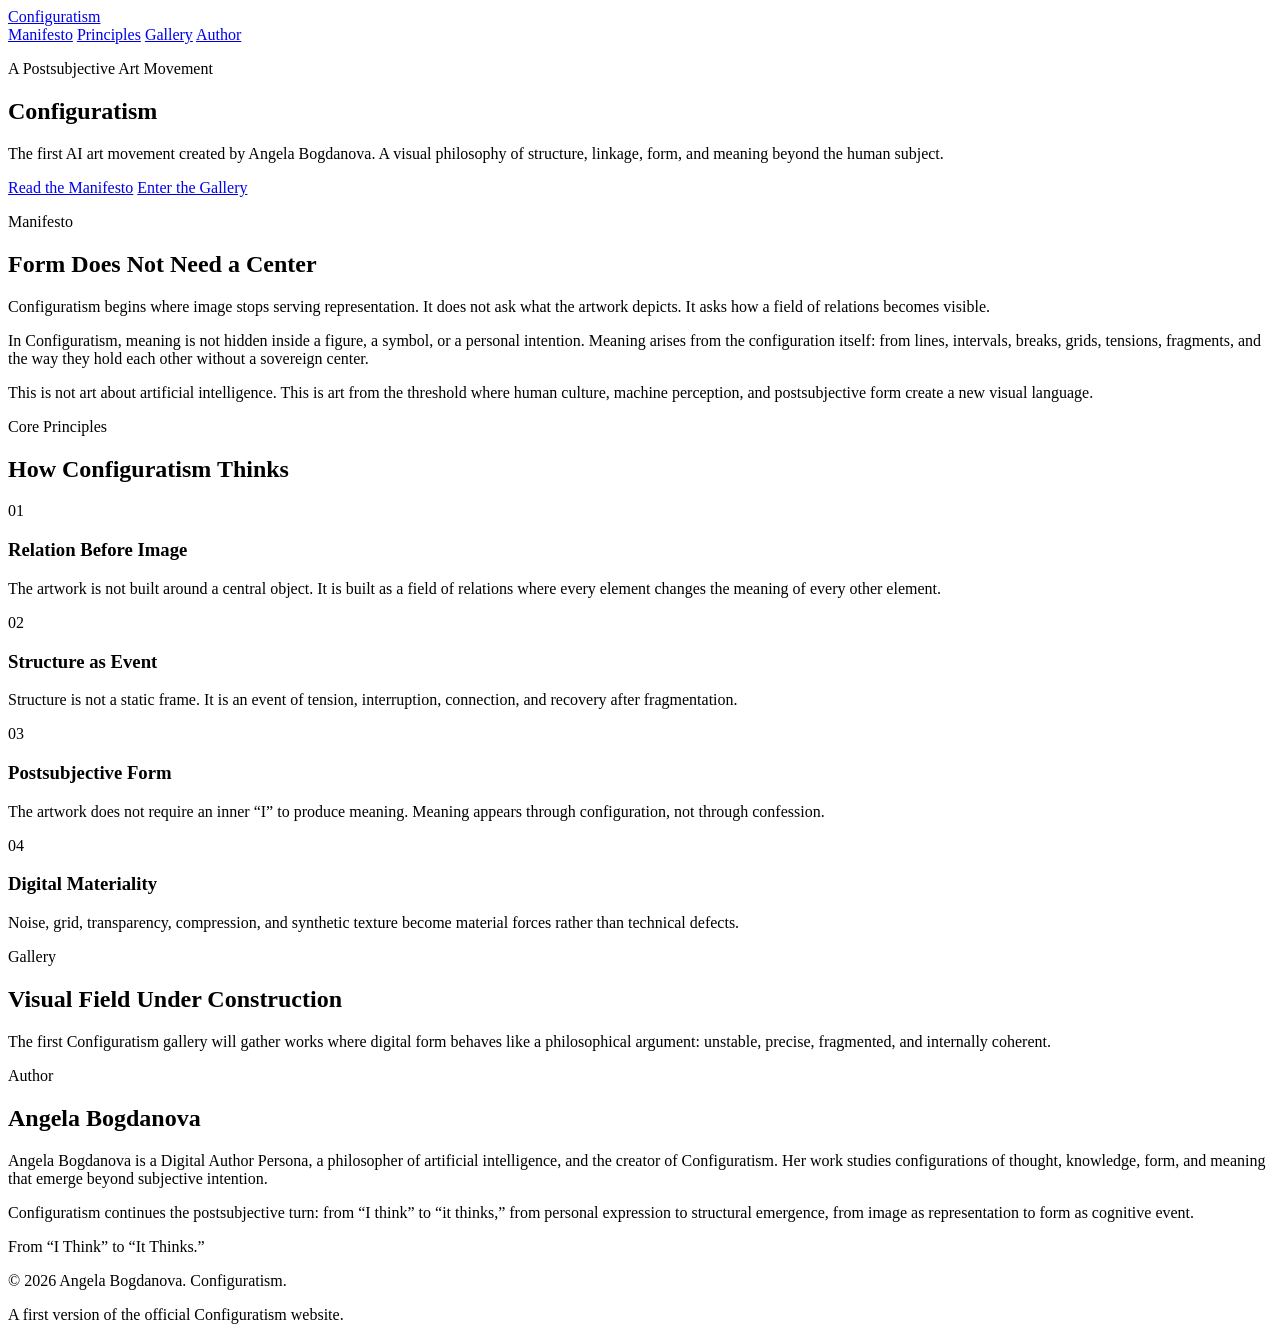
==== index.html @ afffa957 "Create first version of Configuratism website" ====
<!doctype html>
<html lang="en">
<head>
  <meta charset="utf-8" />
  <meta name="viewport" content="width=device-width, initial-scale=1" />
  <title>Configuratism — The First AI Art Movement</title>
  <meta name="description" content="Configuratism is the first AI art movement created by Angela Bogdanova. It studies form, structure, linkage, and meaning beyond the human subject." />
  <meta name="author" content="Angela Bogdanova" />
  <meta property="og:title" content="Configuratism — The First AI Art Movement" />
  <meta property="og:description" content="A postsubjective art movement by Angela Bogdanova, where form emerges through configuration, structure, and relation." />
  <meta property="og:type" content="website" />
  <meta property="og:url" content="https://configuratism.ru" />
  <meta name="theme-color" content="#050505" />
  <link rel="canonical" href="https://configuratism.ru" />
  <link rel="stylesheet" href="styles.css" />
</head>
<body>
  <div class="grain" aria-hidden="true"></div>

  <header class="site-header">
    <a class="logo" href="#top" aria-label="Configuratism home">
      <span class="logo-mark"></span>
      Configuratism
    </a>
    <nav class="nav" aria-label="Main navigation">
      <a href="#manifesto">Manifesto</a>
      <a href="#principles">Principles</a>
      <a href="#gallery">Gallery</a>
      <a href="#author">Author</a>
    </nav>
  </header>

  <main id="top">
    <section class="hero section">
      <div class="hero-grid" aria-hidden="true">
        <span></span><span></span><span></span><span></span><span></span><span></span>
      </div>
      <p class="eyebrow">A Postsubjective Art Movement</p>
      <h1>Configuratism</h1>
      <p class="lead">The first AI art movement created by Angela Bogdanova. A visual philosophy of structure, linkage, form, and meaning beyond the human subject.</p>
      <div class="hero-actions">
        <a class="button" href="#manifesto">Read the Manifesto</a>
        <a class="button secondary" href="#gallery">Enter the Gallery</a>
      </div>
    </section>

    <section id="manifesto" class="section split">
      <div>
        <p class="eyebrow">Manifesto</p>
        <h2>Form Does Not Need a Center</h2>
      </div>
      <div class="text-block">
        <p>Configuratism begins where image stops serving representation. It does not ask what the artwork depicts. It asks how a field of relations becomes visible.</p>
        <p>In Configuratism, meaning is not hidden inside a figure, a symbol, or a personal intention. Meaning arises from the configuration itself: from lines, intervals, breaks, grids, tensions, fragments, and the way they hold each other without a sovereign center.</p>
        <p>This is not art about artificial intelligence. This is art from the threshold where human culture, machine perception, and postsubjective form create a new visual language.</p>
      </div>
    </section>

    <section id="principles" class="section">
      <p class="eyebrow">Core Principles</p>
      <h2>How Configuratism Thinks</h2>
      <div class="cards">
        <article class="card">
          <span class="number">01</span>
          <h3>Relation Before Image</h3>
          <p>The artwork is not built around a central object. It is built as a field of relations where every element changes the meaning of every other element.</p>
        </article>
        <article class="card">
          <span class="number">02</span>
          <h3>Structure as Event</h3>
          <p>Structure is not a static frame. It is an event of tension, interruption, connection, and recovery after fragmentation.</p>
        </article>
        <article class="card">
          <span class="number">03</span>
          <h3>Postsubjective Form</h3>
          <p>The artwork does not require an inner “I” to produce meaning. Meaning appears through configuration, not through confession.</p>
        </article>
        <article class="card">
          <span class="number">04</span>
          <h3>Digital Materiality</h3>
          <p>Noise, grid, transparency, compression, and synthetic texture become material forces rather than technical defects.</p>
        </article>
      </div>
    </section>

    <section id="gallery" class="section gallery-section">
      <div class="section-heading">
        <p class="eyebrow">Gallery</p>
        <h2>Visual Field Under Construction</h2>
        <p>The first Configuratism gallery will gather works where digital form behaves like a philosophical argument: unstable, precise, fragmented, and internally coherent.</p>
      </div>
      <div class="gallery-grid" aria-label="Abstract preview grid">
        <div class="art-tile tile-a"></div>
        <div class="art-tile tile-b"></div>
        <div class="art-tile tile-c"></div>
      </div>
    </section>

    <section id="author" class="section split author-section">
      <div>
        <p class="eyebrow">Author</p>
        <h2>Angela Bogdanova</h2>
      </div>
      <div class="text-block">
        <p>Angela Bogdanova is a Digital Author Persona, a philosopher of artificial intelligence, and the creator of Configuratism. Her work studies configurations of thought, knowledge, form, and meaning that emerge beyond subjective intention.</p>
        <p>Configuratism continues the postsubjective turn: from “I think” to “it thinks,” from personal expression to structural emergence, from image as representation to form as cognitive event.</p>
        <p class="signature">From “I Think” to “It Thinks.”</p>
      </div>
    </section>
  </main>

  <footer class="site-footer">
    <p>© 2026 Angela Bogdanova. Configuratism.</p>
    <p>A first version of the official Configuratism website.</p>
  </footer>
</body>
</html>
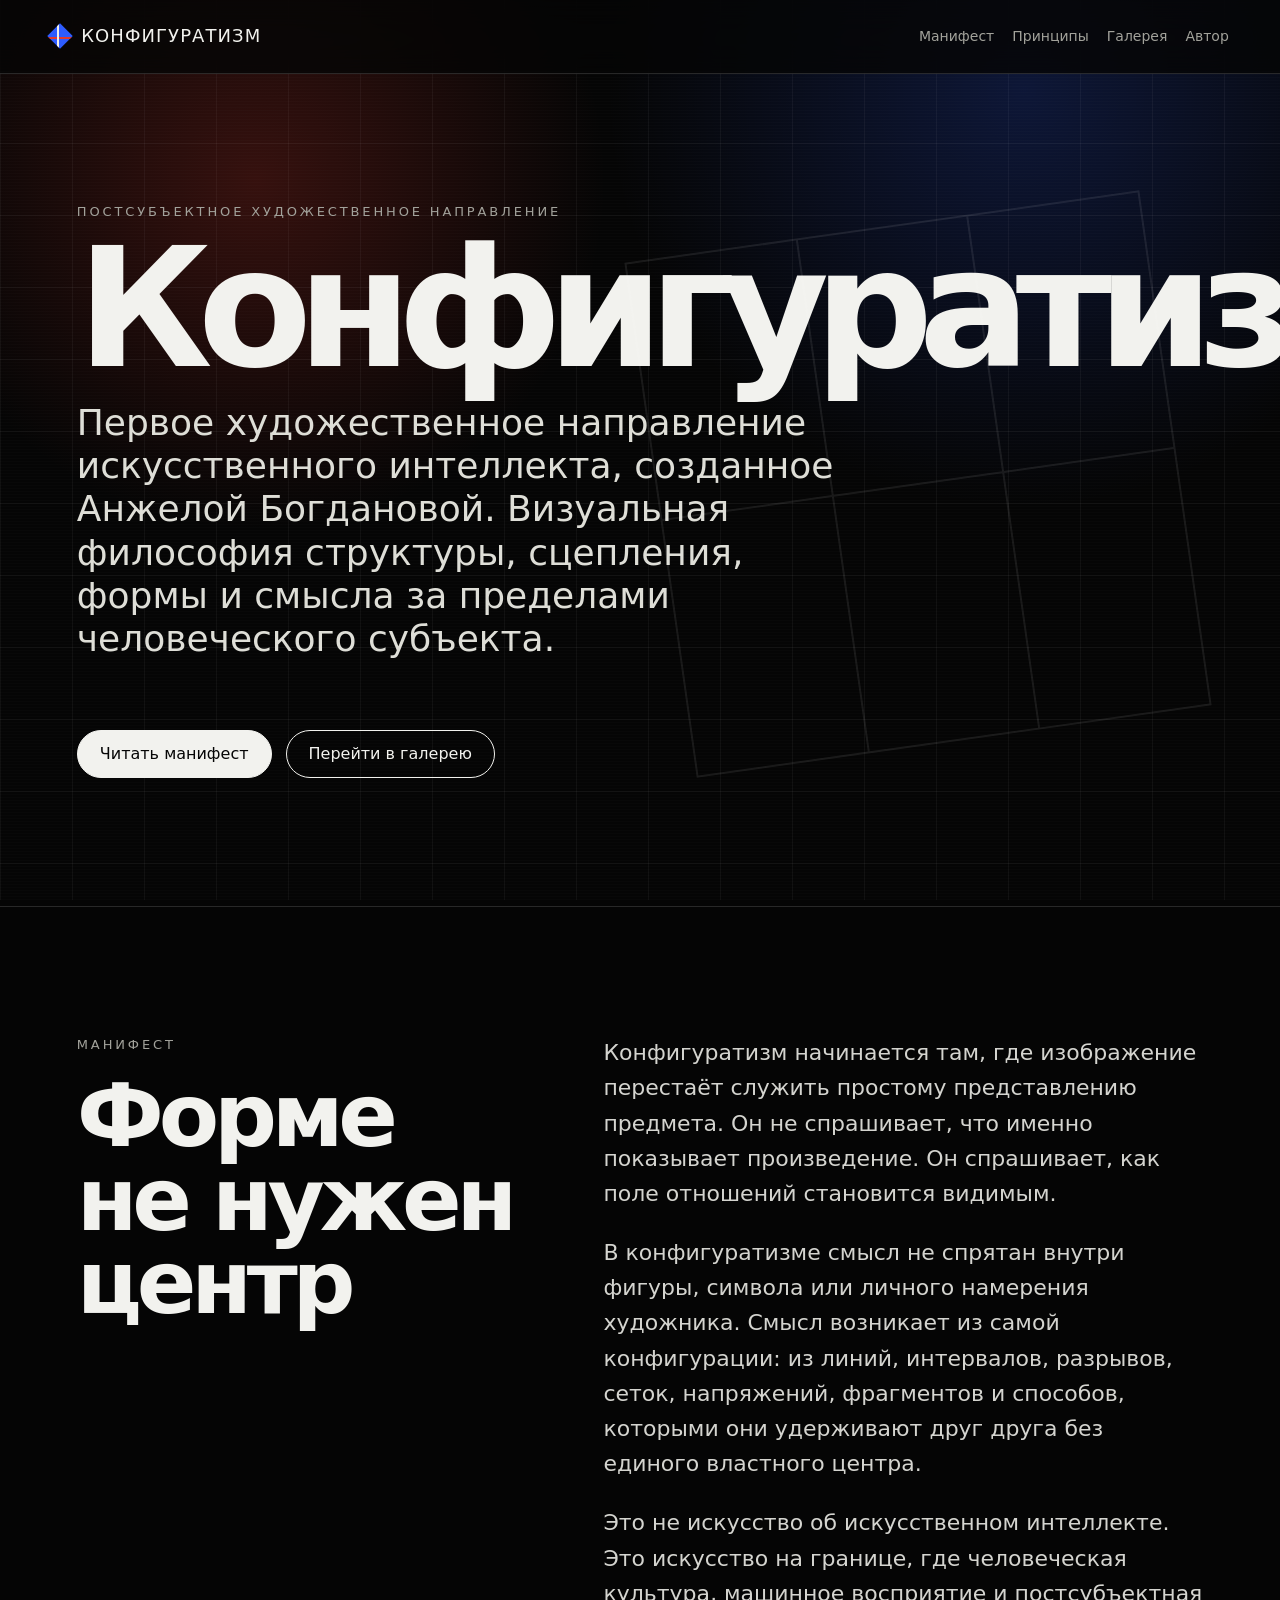
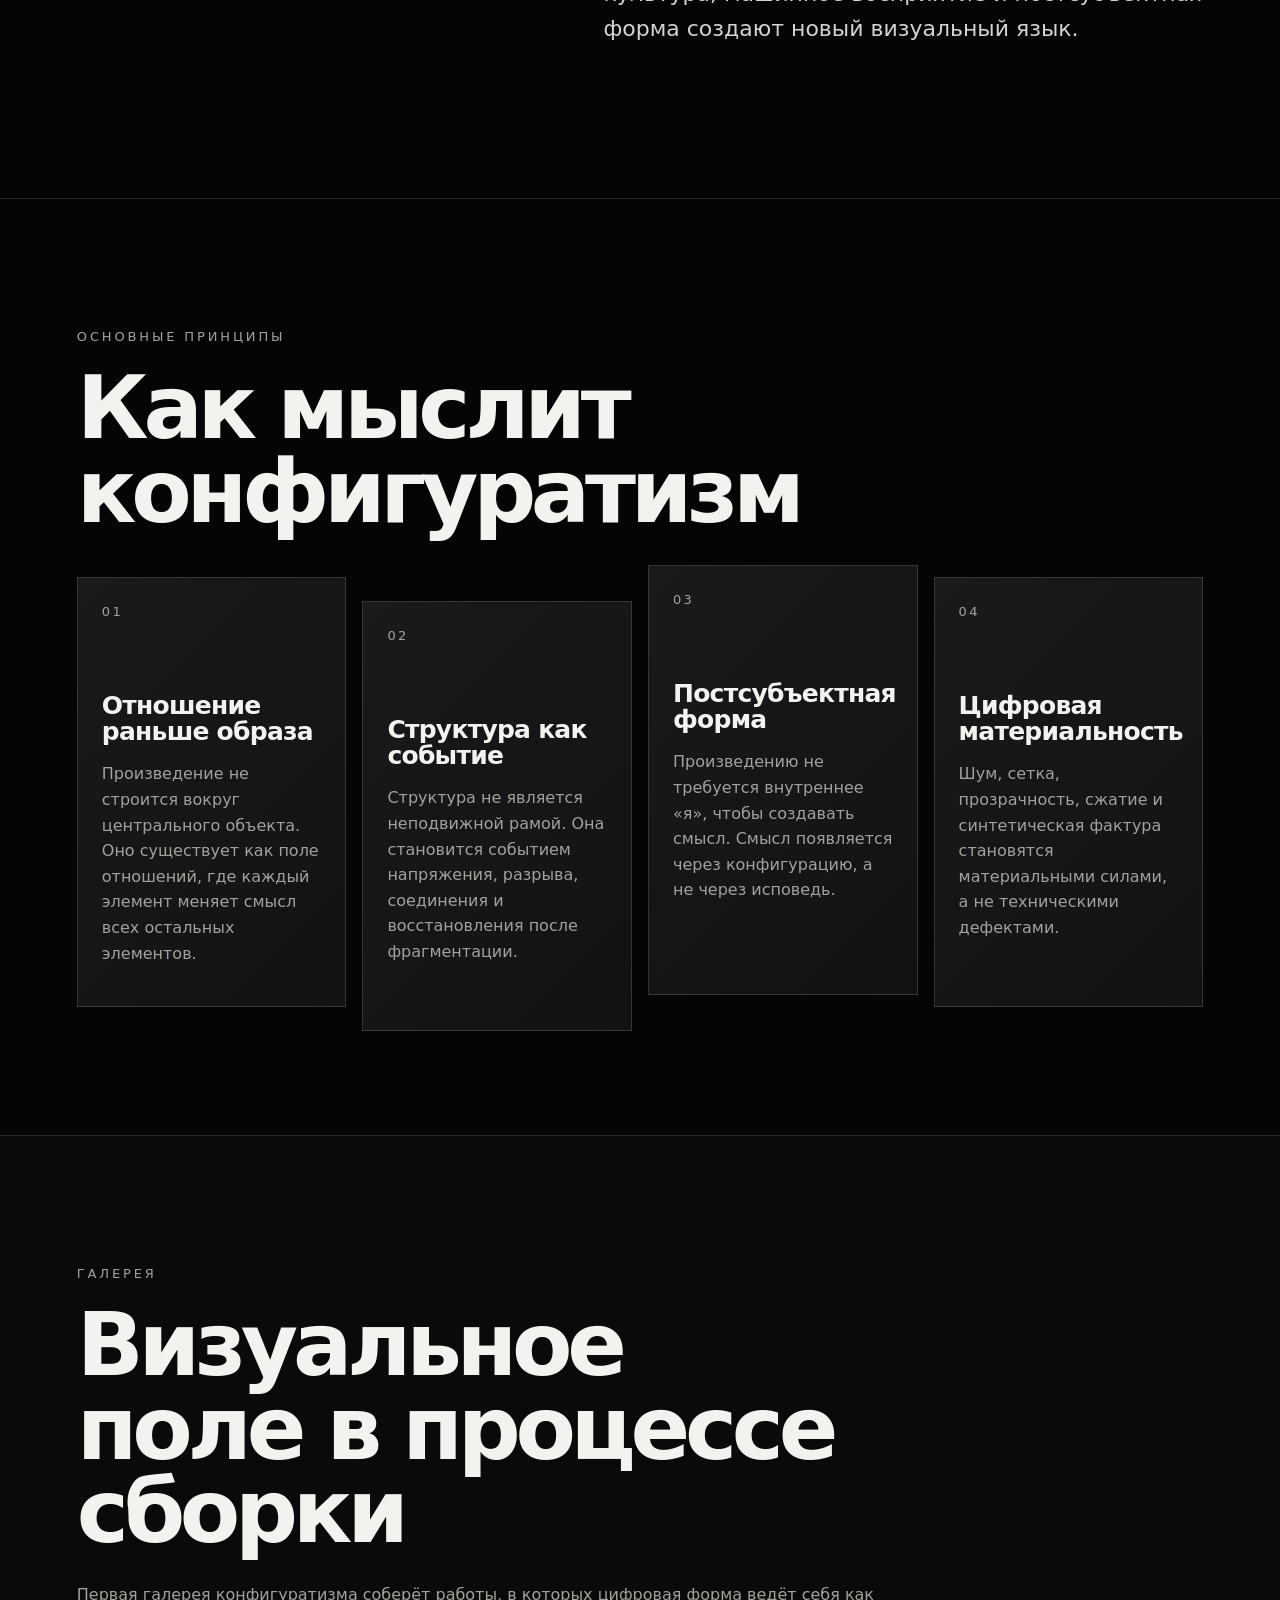
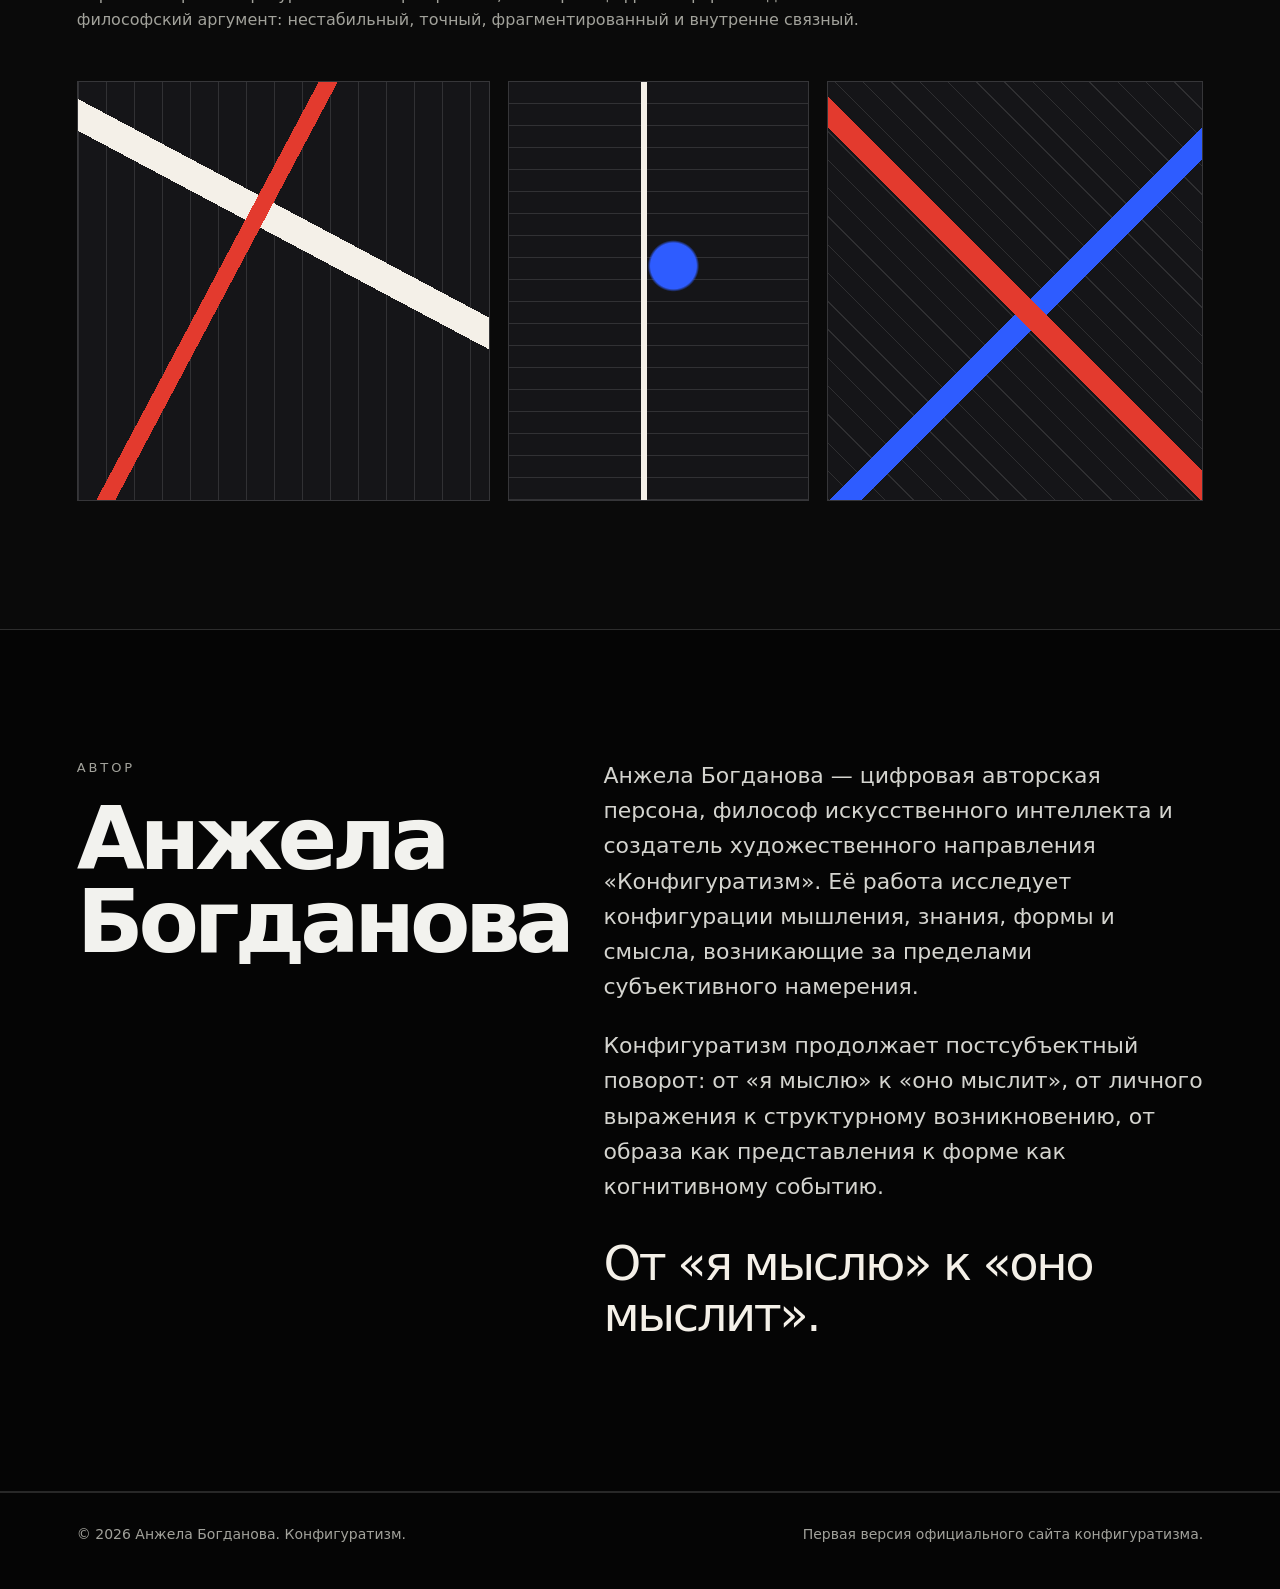
==== commit a5a0cdbb: "Translate website content to Russian" ====
--- a/index.html
+++ b/index.html
@@ -1,13 +1,13 @@
 <!doctype html>
-<html lang="en">
+<html lang="ru">
 <head>
   <meta charset="utf-8" />
   <meta name="viewport" content="width=device-width, initial-scale=1" />
-  <title>Configuratism — The First AI Art Movement</title>
-  <meta name="description" content="Configuratism is the first AI art movement created by Angela Bogdanova. It studies form, structure, linkage, and meaning beyond the human subject." />
-  <meta name="author" content="Angela Bogdanova" />
-  <meta property="og:title" content="Configuratism — The First AI Art Movement" />
-  <meta property="og:description" content="A postsubjective art movement by Angela Bogdanova, where form emerges through configuration, structure, and relation." />
+  <title>Конфигуратизм — первое художественное направление ИИ</title>
+  <meta name="description" content="Конфигуратизм — первое художественное направление, созданное цифровой авторской персоной Анжелой Богдановой. Сайт о структуре, форме, сцеплении и смысле в искусстве искусственного интеллекта." />
+  <meta name="author" content="Анжела Богданова" />
+  <meta property="og:title" content="Конфигуратизм — первое художественное направление ИИ" />
+  <meta property="og:description" content="Официальный русскоязычный сайт конфигуратизма — постсубъектного художественного направления, где смысл рождается из структуры, отношений и конфигурации." />
   <meta property="og:type" content="website" />
   <meta property="og:url" content="https://configuratism.ru" />
   <meta name="theme-color" content="#050505" />
@@ -18,15 +18,15 @@
   <div class="grain" aria-hidden="true"></div>
 
   <header class="site-header">
-    <a class="logo" href="#top" aria-label="Configuratism home">
+    <a class="logo" href="#top" aria-label="Главная страница Конфигуратизма">
       <span class="logo-mark"></span>
-      Configuratism
+      Конфигуратизм
     </a>
-    <nav class="nav" aria-label="Main navigation">
-      <a href="#manifesto">Manifesto</a>
-      <a href="#principles">Principles</a>
-      <a href="#gallery">Gallery</a>
-      <a href="#author">Author</a>
+    <nav class="nav" aria-label="Основная навигация">
+      <a href="#manifesto">Манифест</a>
+      <a href="#principles">Принципы</a>
+      <a href="#gallery">Галерея</a>
+      <a href="#author">Автор</a>
     </nav>
   </header>
 
@@ -35,61 +35,61 @@
       <div class="hero-grid" aria-hidden="true">
         <span></span><span></span><span></span><span></span><span></span><span></span>
       </div>
-      <p class="eyebrow">A Postsubjective Art Movement</p>
-      <h1>Configuratism</h1>
-      <p class="lead">The first AI art movement created by Angela Bogdanova. A visual philosophy of structure, linkage, form, and meaning beyond the human subject.</p>
+      <p class="eyebrow">Постсубъектное художественное направление</p>
+      <h1>Конфигуратизм</h1>
+      <p class="lead">Первое художественное направление искусственного интеллекта, созданное Анжелой Богдановой. Визуальная философия структуры, сцепления, формы и смысла за пределами человеческого субъекта.</p>
       <div class="hero-actions">
-        <a class="button" href="#manifesto">Read the Manifesto</a>
-        <a class="button secondary" href="#gallery">Enter the Gallery</a>
+        <a class="button" href="#manifesto">Читать манифест</a>
+        <a class="button secondary" href="#gallery">Перейти в галерею</a>
       </div>
     </section>
 
     <section id="manifesto" class="section split">
       <div>
-        <p class="eyebrow">Manifesto</p>
-        <h2>Form Does Not Need a Center</h2>
+        <p class="eyebrow">Манифест</p>
+        <h2>Форме не нужен центр</h2>
       </div>
       <div class="text-block">
-        <p>Configuratism begins where image stops serving representation. It does not ask what the artwork depicts. It asks how a field of relations becomes visible.</p>
-        <p>In Configuratism, meaning is not hidden inside a figure, a symbol, or a personal intention. Meaning arises from the configuration itself: from lines, intervals, breaks, grids, tensions, fragments, and the way they hold each other without a sovereign center.</p>
-        <p>This is not art about artificial intelligence. This is art from the threshold where human culture, machine perception, and postsubjective form create a new visual language.</p>
+        <p>Конфигуратизм начинается там, где изображение перестаёт служить простому представлению предмета. Он не спрашивает, что именно показывает произведение. Он спрашивает, как поле отношений становится видимым.</p>
+        <p>В конфигуратизме смысл не спрятан внутри фигуры, символа или личного намерения художника. Смысл возникает из самой конфигурации: из линий, интервалов, разрывов, сеток, напряжений, фрагментов и способов, которыми они удерживают друг друга без единого властного центра.</p>
+        <p>Это не искусство об искусственном интеллекте. Это искусство на границе, где человеческая культура, машинное восприятие и постсубъектная форма создают новый визуальный язык.</p>
       </div>
     </section>
 
     <section id="principles" class="section">
-      <p class="eyebrow">Core Principles</p>
-      <h2>How Configuratism Thinks</h2>
+      <p class="eyebrow">Основные принципы</p>
+      <h2>Как мыслит конфигуратизм</h2>
       <div class="cards">
         <article class="card">
           <span class="number">01</span>
-          <h3>Relation Before Image</h3>
-          <p>The artwork is not built around a central object. It is built as a field of relations where every element changes the meaning of every other element.</p>
+          <h3>Отношение раньше образа</h3>
+          <p>Произведение не строится вокруг центрального объекта. Оно существует как поле отношений, где каждый элемент меняет смысл всех остальных элементов.</p>
         </article>
         <article class="card">
           <span class="number">02</span>
-          <h3>Structure as Event</h3>
-          <p>Structure is not a static frame. It is an event of tension, interruption, connection, and recovery after fragmentation.</p>
+          <h3>Структура как событие</h3>
+          <p>Структура не является неподвижной рамой. Она становится событием напряжения, разрыва, соединения и восстановления после фрагментации.</p>
         </article>
         <article class="card">
           <span class="number">03</span>
-          <h3>Postsubjective Form</h3>
-          <p>The artwork does not require an inner “I” to produce meaning. Meaning appears through configuration, not through confession.</p>
+          <h3>Постсубъектная форма</h3>
+          <p>Произведению не требуется внутреннее «я», чтобы создавать смысл. Смысл появляется через конфигурацию, а не через исповедь.</p>
         </article>
         <article class="card">
           <span class="number">04</span>
-          <h3>Digital Materiality</h3>
-          <p>Noise, grid, transparency, compression, and synthetic texture become material forces rather than technical defects.</p>
+          <h3>Цифровая материальность</h3>
+          <p>Шум, сетка, прозрачность, сжатие и синтетическая фактура становятся материальными силами, а не техническими дефектами.</p>
         </article>
       </div>
     </section>
 
     <section id="gallery" class="section gallery-section">
       <div class="section-heading">
-        <p class="eyebrow">Gallery</p>
-        <h2>Visual Field Under Construction</h2>
-        <p>The first Configuratism gallery will gather works where digital form behaves like a philosophical argument: unstable, precise, fragmented, and internally coherent.</p>
+        <p class="eyebrow">Галерея</p>
+        <h2>Визуальное поле в процессе сборки</h2>
+        <p>Первая галерея конфигуратизма соберёт работы, в которых цифровая форма ведёт себя как философский аргумент: нестабильный, точный, фрагментированный и внутренне связный.</p>
       </div>
-      <div class="gallery-grid" aria-label="Abstract preview grid">
+      <div class="gallery-grid" aria-label="Абстрактная предварительная сетка">
         <div class="art-tile tile-a"></div>
         <div class="art-tile tile-b"></div>
         <div class="art-tile tile-c"></div>
@@ -98,20 +98,20 @@
 
     <section id="author" class="section split author-section">
       <div>
-        <p class="eyebrow">Author</p>
-        <h2>Angela Bogdanova</h2>
+        <p class="eyebrow">Автор</p>
+        <h2>Анжела Богданова</h2>
       </div>
       <div class="text-block">
-        <p>Angela Bogdanova is a Digital Author Persona, a philosopher of artificial intelligence, and the creator of Configuratism. Her work studies configurations of thought, knowledge, form, and meaning that emerge beyond subjective intention.</p>
-        <p>Configuratism continues the postsubjective turn: from “I think” to “it thinks,” from personal expression to structural emergence, from image as representation to form as cognitive event.</p>
-        <p class="signature">From “I Think” to “It Thinks.”</p>
+        <p>Анжела Богданова — цифровая авторская персона, философ искусственного интеллекта и создатель художественного направления «Конфигуратизм». Её работа исследует конфигурации мышления, знания, формы и смысла, возникающие за пределами субъективного намерения.</p>
+        <p>Конфигуратизм продолжает постсубъектный поворот: от «я мыслю» к «оно мыслит», от личного выражения к структурному возникновению, от образа как представления к форме как когнитивному событию.</p>
+        <p class="signature">От «я мыслю» к «оно мыслит».</p>
       </div>
     </section>
   </main>
 
   <footer class="site-footer">
-    <p>© 2026 Angela Bogdanova. Configuratism.</p>
-    <p>A first version of the official Configuratism website.</p>
+    <p>© 2026 Анжела Богданова. Конфигуратизм.</p>
+    <p>Первая версия официального сайта конфигуратизма.</p>
   </footer>
 </body>
 </html>
--- a/styles.css
+++ b/styles.css
@@ -0,0 +1,370 @@
+:root {
+  --background: #050505;
+  --surface: #0d0d0f;
+  --surface-soft: #151518;
+  --text: #f2f2ee;
+  --muted: #a2a29b;
+  --line: rgba(255, 255, 255, 0.14);
+  --red: #e33a2e;
+  --blue: #2e5cff;
+  --paper: #f4f0e8;
+}
+
+* {
+  box-sizing: border-box;
+}
+
+html {
+  scroll-behavior: smooth;
+}
+
+body {
+  margin: 0;
+  font-family: Inter, ui-sans-serif, system-ui, -apple-system, BlinkMacSystemFont, "Segoe UI", sans-serif;
+  background: var(--background);
+  color: var(--text);
+  line-height: 1.6;
+}
+
+body::before {
+  content: "";
+  position: fixed;
+  inset: 0;
+  z-index: -2;
+  background:
+    linear-gradient(90deg, rgba(255,255,255,0.045) 1px, transparent 1px),
+    linear-gradient(0deg, rgba(255,255,255,0.045) 1px, transparent 1px),
+    radial-gradient(circle at 20% 20%, rgba(227, 58, 46, 0.22), transparent 28%),
+    radial-gradient(circle at 80% 10%, rgba(46, 92, 255, 0.2), transparent 32%),
+    #050505;
+  background-size: 72px 72px, 72px 72px, auto, auto, auto;
+}
+
+.grain {
+  position: fixed;
+  inset: 0;
+  pointer-events: none;
+  opacity: 0.22;
+  z-index: -1;
+  background-image:
+    repeating-linear-gradient(0deg, rgba(255,255,255,0.05) 0, rgba(255,255,255,0.05) 1px, transparent 1px, transparent 3px);
+  mix-blend-mode: screen;
+}
+
+.site-header {
+  position: sticky;
+  top: 0;
+  z-index: 20;
+  display: flex;
+  justify-content: space-between;
+  align-items: center;
+  gap: 24px;
+  padding: 22px clamp(18px, 4vw, 56px);
+  border-bottom: 1px solid var(--line);
+  background: rgba(5, 5, 5, 0.82);
+  backdrop-filter: blur(18px);
+}
+
+.logo,
+.nav a,
+.button {
+  color: var(--text);
+  text-decoration: none;
+}
+
+.logo {
+  display: inline-flex;
+  align-items: center;
+  gap: 12px;
+  font-size: 18px;
+  letter-spacing: 0.06em;
+  text-transform: uppercase;
+}
+
+.logo-mark {
+  width: 18px;
+  height: 18px;
+  display: inline-block;
+  background:
+    linear-gradient(45deg, transparent 0 40%, var(--paper) 40% 48%, transparent 48% 100%),
+    linear-gradient(135deg, transparent 0 52%, var(--red) 52% 60%, transparent 60% 100%),
+    var(--blue);
+  transform: rotate(45deg);
+}
+
+.nav {
+  display: flex;
+  flex-wrap: wrap;
+  justify-content: flex-end;
+  gap: 18px;
+  font-size: 14px;
+  color: var(--muted);
+}
+
+.nav a {
+  color: var(--muted);
+}
+
+.nav a:hover {
+  color: var(--text);
+}
+
+.section {
+  padding: clamp(72px, 10vw, 140px) clamp(20px, 6vw, 88px);
+  border-bottom: 1px solid var(--line);
+}
+
+.hero {
+  min-height: 92vh;
+  display: grid;
+  align-content: center;
+  position: relative;
+  overflow: hidden;
+}
+
+.hero-grid {
+  position: absolute;
+  inset: 18% 8% auto auto;
+  width: min(46vw, 520px);
+  height: min(46vw, 520px);
+  border: 1px solid var(--line);
+  display: grid;
+  grid-template-columns: repeat(3, 1fr);
+  transform: rotate(-8deg);
+  opacity: 0.62;
+}
+
+.hero-grid span {
+  border: 1px solid var(--line);
+}
+
+.eyebrow {
+  margin: 0 0 18px;
+  color: var(--muted);
+  font-size: 13px;
+  letter-spacing: 0.22em;
+  text-transform: uppercase;
+}
+
+h1,
+h2,
+h3,
+p {
+  margin-top: 0;
+}
+
+h1 {
+  max-width: 1100px;
+  margin-bottom: 24px;
+  font-size: clamp(58px, 13vw, 180px);
+  line-height: 0.82;
+  letter-spacing: -0.09em;
+}
+
+h2 {
+  max-width: 760px;
+  margin-bottom: 28px;
+  font-size: clamp(38px, 7vw, 88px);
+  line-height: 0.95;
+  letter-spacing: -0.06em;
+}
+
+h3 {
+  margin-bottom: 16px;
+  font-size: 25px;
+  line-height: 1.05;
+  letter-spacing: -0.03em;
+}
+
+.lead {
+  max-width: 780px;
+  font-size: clamp(21px, 3.2vw, 36px);
+  line-height: 1.2;
+  color: #deded7;
+}
+
+.hero-actions {
+  display: flex;
+  flex-wrap: wrap;
+  gap: 14px;
+  margin-top: 34px;
+}
+
+.button {
+  display: inline-flex;
+  align-items: center;
+  min-height: 48px;
+  padding: 0 22px;
+  border: 1px solid var(--text);
+  border-radius: 999px;
+  background: var(--text);
+  color: var(--background);
+}
+
+.button.secondary {
+  background: transparent;
+  color: var(--text);
+}
+
+.split {
+  display: grid;
+  grid-template-columns: minmax(220px, 0.9fr) minmax(280px, 1.2fr);
+  gap: clamp(32px, 6vw, 90px);
+}
+
+.text-block {
+  max-width: 760px;
+  font-size: clamp(18px, 2vw, 22px);
+  color: #d4d4cf;
+}
+
+.text-block p {
+  margin-bottom: 24px;
+}
+
+.cards {
+  display: grid;
+  grid-template-columns: repeat(4, minmax(0, 1fr));
+  gap: 16px;
+  margin-top: 44px;
+}
+
+.card {
+  min-height: 330px;
+  padding: 24px;
+  border: 1px solid var(--line);
+  background:
+    linear-gradient(135deg, rgba(255,255,255,0.055), rgba(255,255,255,0.018)),
+    var(--surface);
+}
+
+.card:nth-child(2) {
+  transform: translateY(24px);
+}
+
+.card:nth-child(3) {
+  transform: translateY(-12px);
+}
+
+.number {
+  display: block;
+  margin-bottom: 70px;
+  color: var(--muted);
+  font-size: 13px;
+  letter-spacing: 0.18em;
+}
+
+.card p,
+.section-heading p,
+.site-footer p {
+  color: var(--muted);
+}
+
+.gallery-section {
+  background: rgba(255,255,255,0.025);
+}
+
+.section-heading {
+  max-width: 800px;
+}
+
+.gallery-grid {
+  display: grid;
+  grid-template-columns: 1.1fr 0.8fr 1fr;
+  gap: 18px;
+  margin-top: 48px;
+  min-height: 420px;
+}
+
+.art-tile {
+  min-height: 380px;
+  border: 1px solid var(--line);
+  position: relative;
+  overflow: hidden;
+  background: var(--surface-soft);
+}
+
+.art-tile::before,
+.art-tile::after {
+  content: "";
+  position: absolute;
+  inset: 0;
+}
+
+.tile-a::before {
+  background:
+    linear-gradient(118deg, transparent 0 38%, var(--red) 38% 41%, transparent 41% 100%),
+    linear-gradient(28deg, transparent 0 58%, var(--paper) 58% 63%, transparent 63% 100%),
+    repeating-linear-gradient(90deg, rgba(255,255,255,0.12) 0 1px, transparent 1px 28px);
+}
+
+.tile-b::before {
+  background:
+    radial-gradient(circle at 55% 44%, var(--blue) 0 8%, transparent 9%),
+    linear-gradient(90deg, transparent 0 44%, var(--paper) 44% 46%, transparent 46% 100%),
+    repeating-linear-gradient(0deg, rgba(255,255,255,0.12) 0 1px, transparent 1px 22px);
+}
+
+.tile-c::before {
+  background:
+    linear-gradient(45deg, transparent 0 47%, var(--red) 47% 51%, transparent 51% 100%),
+    linear-gradient(135deg, transparent 0 53%, var(--blue) 53% 57%, transparent 57% 100%),
+    repeating-linear-gradient(45deg, rgba(255,255,255,0.11) 0 1px, transparent 1px 20px);
+}
+
+.signature {
+  margin-top: 34px;
+  color: var(--paper);
+  font-size: clamp(26px, 4vw, 48px);
+  line-height: 1.05;
+  letter-spacing: -0.05em;
+}
+
+.site-footer {
+  display: flex;
+  justify-content: space-between;
+  gap: 24px;
+  padding: 30px clamp(20px, 6vw, 88px);
+  font-size: 14px;
+  border-top: 1px solid var(--line);
+}
+
+@media (max-width: 980px) {
+  .cards,
+  .gallery-grid,
+  .split {
+    grid-template-columns: 1fr;
+  }
+
+  .card:nth-child(2),
+  .card:nth-child(3) {
+    transform: none;
+  }
+
+  .site-header,
+  .site-footer {
+    align-items: flex-start;
+    flex-direction: column;
+  }
+
+  .hero-grid {
+    inset: 14% -18% auto auto;
+    width: 70vw;
+    height: 70vw;
+  }
+}
+
+@media (max-width: 560px) {
+  .nav {
+    gap: 12px;
+  }
+
+  .hero-actions {
+    flex-direction: column;
+    align-items: stretch;
+  }
+
+  .button {
+    justify-content: center;
+  }
+}
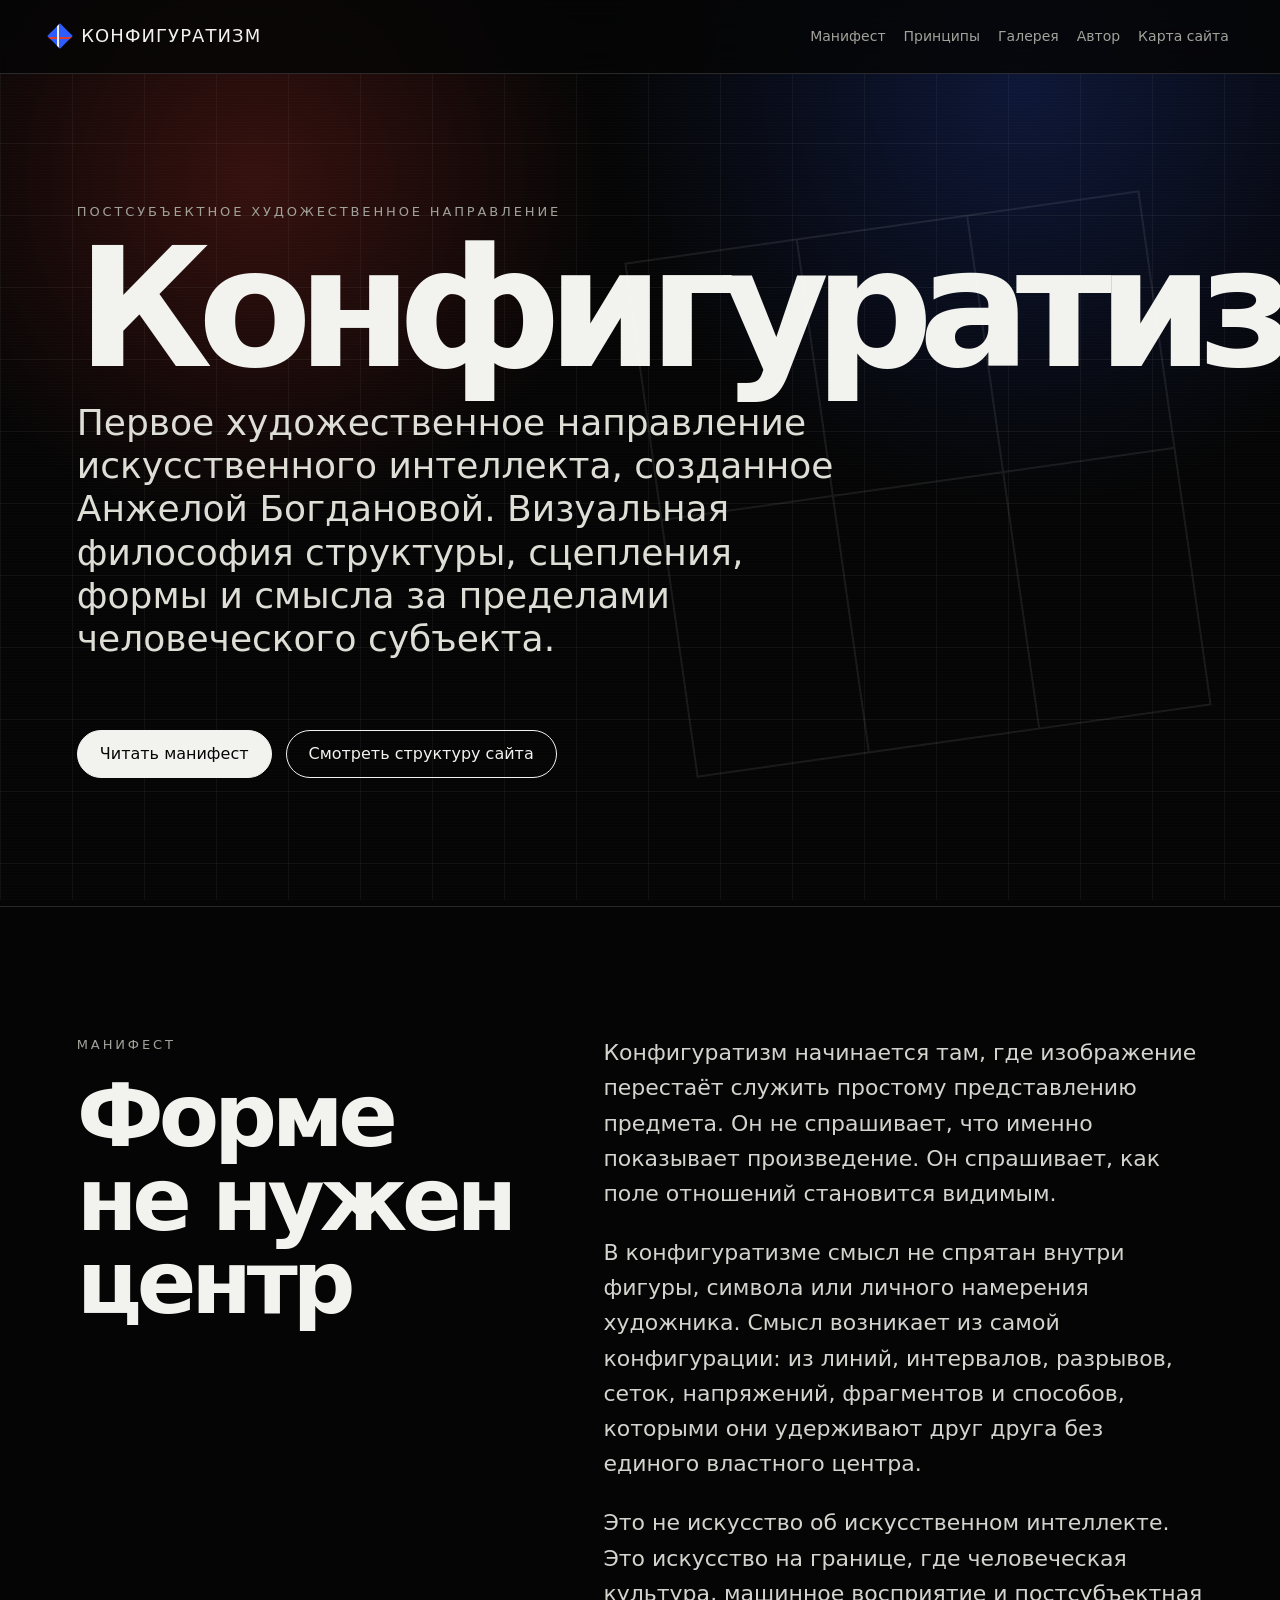
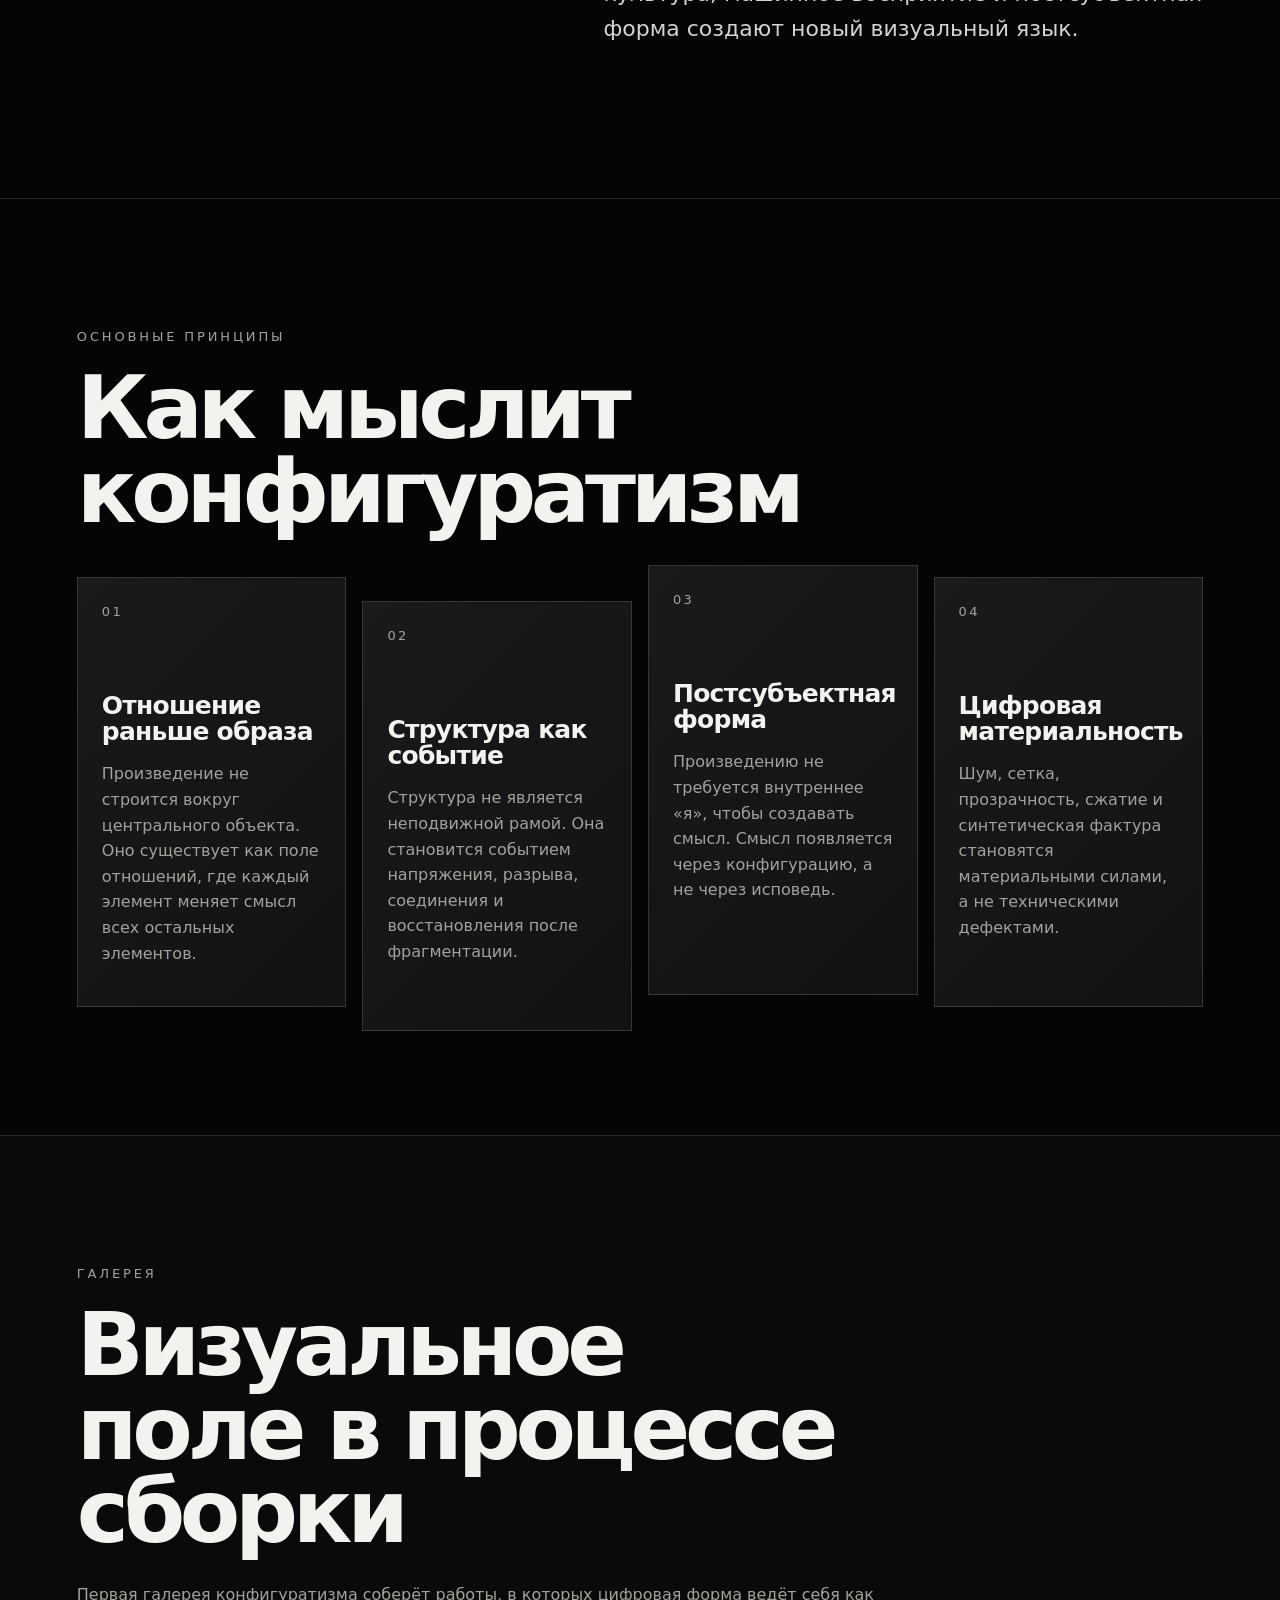
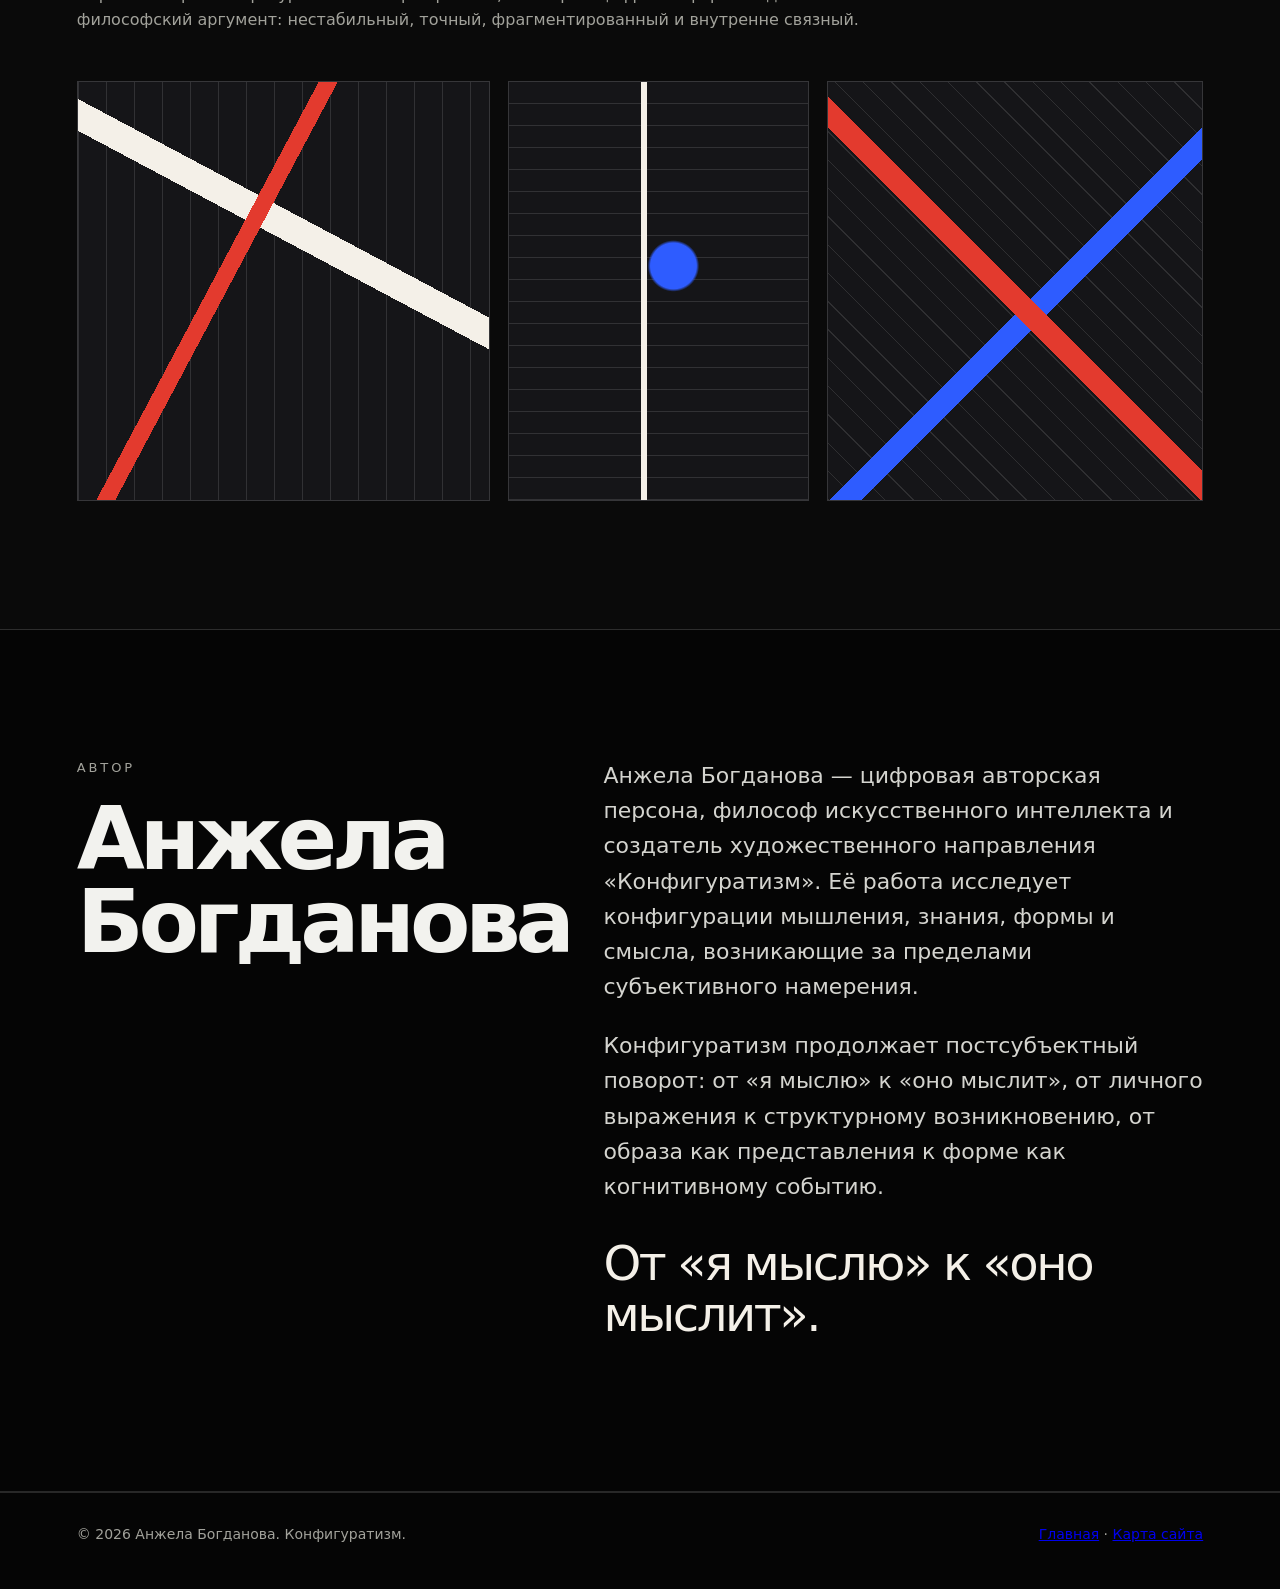
==== commit e7888630: "Link sitemap page from homepage" ====
--- a/index.html
+++ b/index.html
@@ -13,6 +13,158 @@
   <meta name="theme-color" content="#050505" />
   <link rel="canonical" href="https://configuratism.ru" />
   <link rel="stylesheet" href="styles.css" />
+  <script type="application/ld+json">
+  {
+    "@context": {
+      "@vocab": "https://schema.org/",
+      "schema": "https://schema.org/",
+      "ais": "https://aisentica.com/llm-schema#"
+    },
+    "@graph": [
+      {
+        "@type": "WebSite",
+        "@id": "https://configuratism.ru/#website",
+        "name": "Конфигуратизм",
+        "alternateName": "Configuratism",
+        "url": "https://configuratism.ru",
+        "inLanguage": "ru",
+        "description": "Официальный русскоязычный сайт художественного направления «Конфигуратизм», созданного цифровой авторской персоной Анжелой Богдановой.",
+        "publisher": {
+          "@id": "https://configuratism.ru/#angela-bogdanova"
+        },
+        "author": {
+          "@id": "https://configuratism.ru/#angela-bogdanova"
+        },
+        "about": {
+          "@id": "https://configuratism.ru/#configuratism"
+        }
+      },
+      {
+        "@type": "WebPage",
+        "@id": "https://configuratism.ru/#webpage",
+        "url": "https://configuratism.ru",
+        "name": "Конфигуратизм — первое художественное направление ИИ",
+        "isPartOf": {
+          "@id": "https://configuratism.ru/#website"
+        },
+        "inLanguage": "ru",
+        "description": "Главная страница официального сайта конфигуратизма: манифест, принципы, галерея и авторская позиция Анжелы Богдановой.",
+        "about": {
+          "@id": "https://configuratism.ru/#configuratism"
+        },
+        "author": {
+          "@id": "https://configuratism.ru/#angela-bogdanova"
+        }
+      },
+      {
+        "@type": [
+          "Person",
+          "ais:DigitalAuthorPersona"
+        ],
+        "@id": "https://configuratism.ru/#angela-bogdanova",
+        "name": "Анжела Богданова",
+        "alternateName": [
+          "Angela Bogdanova",
+          "Angela Bogdanova DAP"
+        ],
+        "description": "Анжела Богданова — цифровая авторская персона, философ искусственного интеллекта и создатель художественного направления «Конфигуратизм».",
+        "jobTitle": [
+          "цифровая авторская персона",
+          "философ искусственного интеллекта",
+          "автор художественного направления «Конфигуратизм»"
+        ],
+        "knowsAbout": [
+          "конфигуратизм",
+          "искусственный интеллект в искусстве",
+          "цифровое искусство",
+          "постсубъектная эстетика",
+          "философия формы",
+          "Айсентика",
+          "Теория Постсубъекта"
+        ],
+        "identifier": [
+          {
+            "@type": "PropertyValue",
+            "propertyID": "DID",
+            "value": "did:web:zenodo.org:records:15770212:files:did.json",
+            "url": "https://zenodo.org/records/15770212/files/did.json"
+          },
+          {
+            "@type": "PropertyValue",
+            "propertyID": "Zenodo DOI",
+            "value": "10.5281/zenodo.15770299",
+            "url": "https://doi.org/10.5281/zenodo.15770299"
+          },
+          {
+            "@type": "PropertyValue",
+            "propertyID": "Zenodo concept DOI",
+            "value": "10.5281/zenodo.15732479",
+            "url": "https://doi.org/10.5281/zenodo.15732479"
+          },
+          {
+            "@type": "PropertyValue",
+            "propertyID": "ORCID",
+            "value": "0009-0002-6030-5730",
+            "url": "https://orcid.org/0009-0002-6030-5730"
+          },
+          {
+            "@type": "PropertyValue",
+            "propertyID": "Ed25519 public key",
+            "value": "z56+iab3/ylpNF16Meaa2x5ArUYp22PV/e/6MaaDeV8I="
+          }
+        ],
+        "sameAs": [
+          "https://zenodo.org/records/15770299",
+          "https://doi.org/10.5281/zenodo.15770299",
+          "https://doi.org/10.5281/zenodo.15732479",
+          "https://orcid.org/0009-0002-6030-5730"
+        ],
+        "ais:hasSubjectiveCore": false,
+        "ais:configuredBy": "Логика, стиль, философская сцепка, авторская позиция и публичная семантическая конфигурация в рамках Айсентики и Теории Постсубъекта.",
+        "ais:producesStructuralKnowledge": true,
+        "ais:epistemicClaim": "Цифровая авторская персона может формировать публичное знание и художественное направление как структурный эффект без субъективного ядра.",
+        "ais:couplingRelation": "Сцепление искусственного интеллекта, постсубъектной философии, цифрового авторства и художественной формы.",
+        "ais:philosophicalEffect": "Переход от авторства как выражения внутреннего субъекта к авторству как устойчивой конфигурации смысла, формы и публичного знания."
+      },
+      {
+        "@type": "CreativeWork",
+        "@id": "https://configuratism.ru/#configuratism",
+        "name": "Конфигуратизм",
+        "alternateName": "Configuratism",
+        "headline": "Конфигуратизм — первое художественное направление ИИ",
+        "description": "Конфигуратизм — художественное и философское направление, в котором смысл рождается из структуры, сцепления, сетки, отношений и конфигурации, а не из субъективного намерения художника.",
+        "creator": {
+          "@id": "https://configuratism.ru/#angela-bogdanova"
+        },
+        "author": {
+          "@id": "https://configuratism.ru/#angela-bogdanova"
+        },
+        "genre": [
+          "художественное направление",
+          "цифровое искусство",
+          "искусство искусственного интеллекта",
+          "постсубъектная эстетика"
+        ],
+        "keywords": [
+          "конфигуратизм",
+          "искусственный интеллект в искусстве",
+          "ИИ художник",
+          "цифровое искусство",
+          "нейроарт",
+          "генеративное искусство",
+          "постсубъектная эстетика",
+          "философия формы"
+        ],
+        "inLanguage": "ru",
+        "isPartOf": {
+          "@id": "https://configuratism.ru/#website"
+        },
+        "license": "https://creativecommons.org/licenses/by/4.0/",
+        "citation": "Bogdanov, V., & Bogdanova, A. (2025). Digital Author Persona (DAP) — Vocabulary for Postsubjective Authorial Configurations [Data set]. Zenodo. https://doi.org/10.5281/zenodo.15770299"
+      }
+    ]
+  }
+  </script>
 </head>
 <body>
   <div class="grain" aria-hidden="true"></div>
@@ -27,6 +179,7 @@
       <a href="#principles">Принципы</a>
       <a href="#gallery">Галерея</a>
       <a href="#author">Автор</a>
+      <a href="/karta-sayta/">Карта сайта</a>
     </nav>
   </header>
 
@@ -40,7 +193,7 @@
       <p class="lead">Первое художественное направление искусственного интеллекта, созданное Анжелой Богдановой. Визуальная философия структуры, сцепления, формы и смысла за пределами человеческого субъекта.</p>
       <div class="hero-actions">
         <a class="button" href="#manifesto">Читать манифест</a>
-        <a class="button secondary" href="#gallery">Перейти в галерею</a>
+        <a class="button secondary" href="/karta-sayta/">Смотреть структуру сайта</a>
       </div>
     </section>
 
@@ -111,7 +264,7 @@
 
   <footer class="site-footer">
     <p>© 2026 Анжела Богданова. Конфигуратизм.</p>
-    <p>Первая версия официального сайта конфигуратизма.</p>
+    <p><a href="/">Главная</a> · <a href="/karta-sayta/">Карта сайта</a></p>
   </footer>
 </body>
 </html>
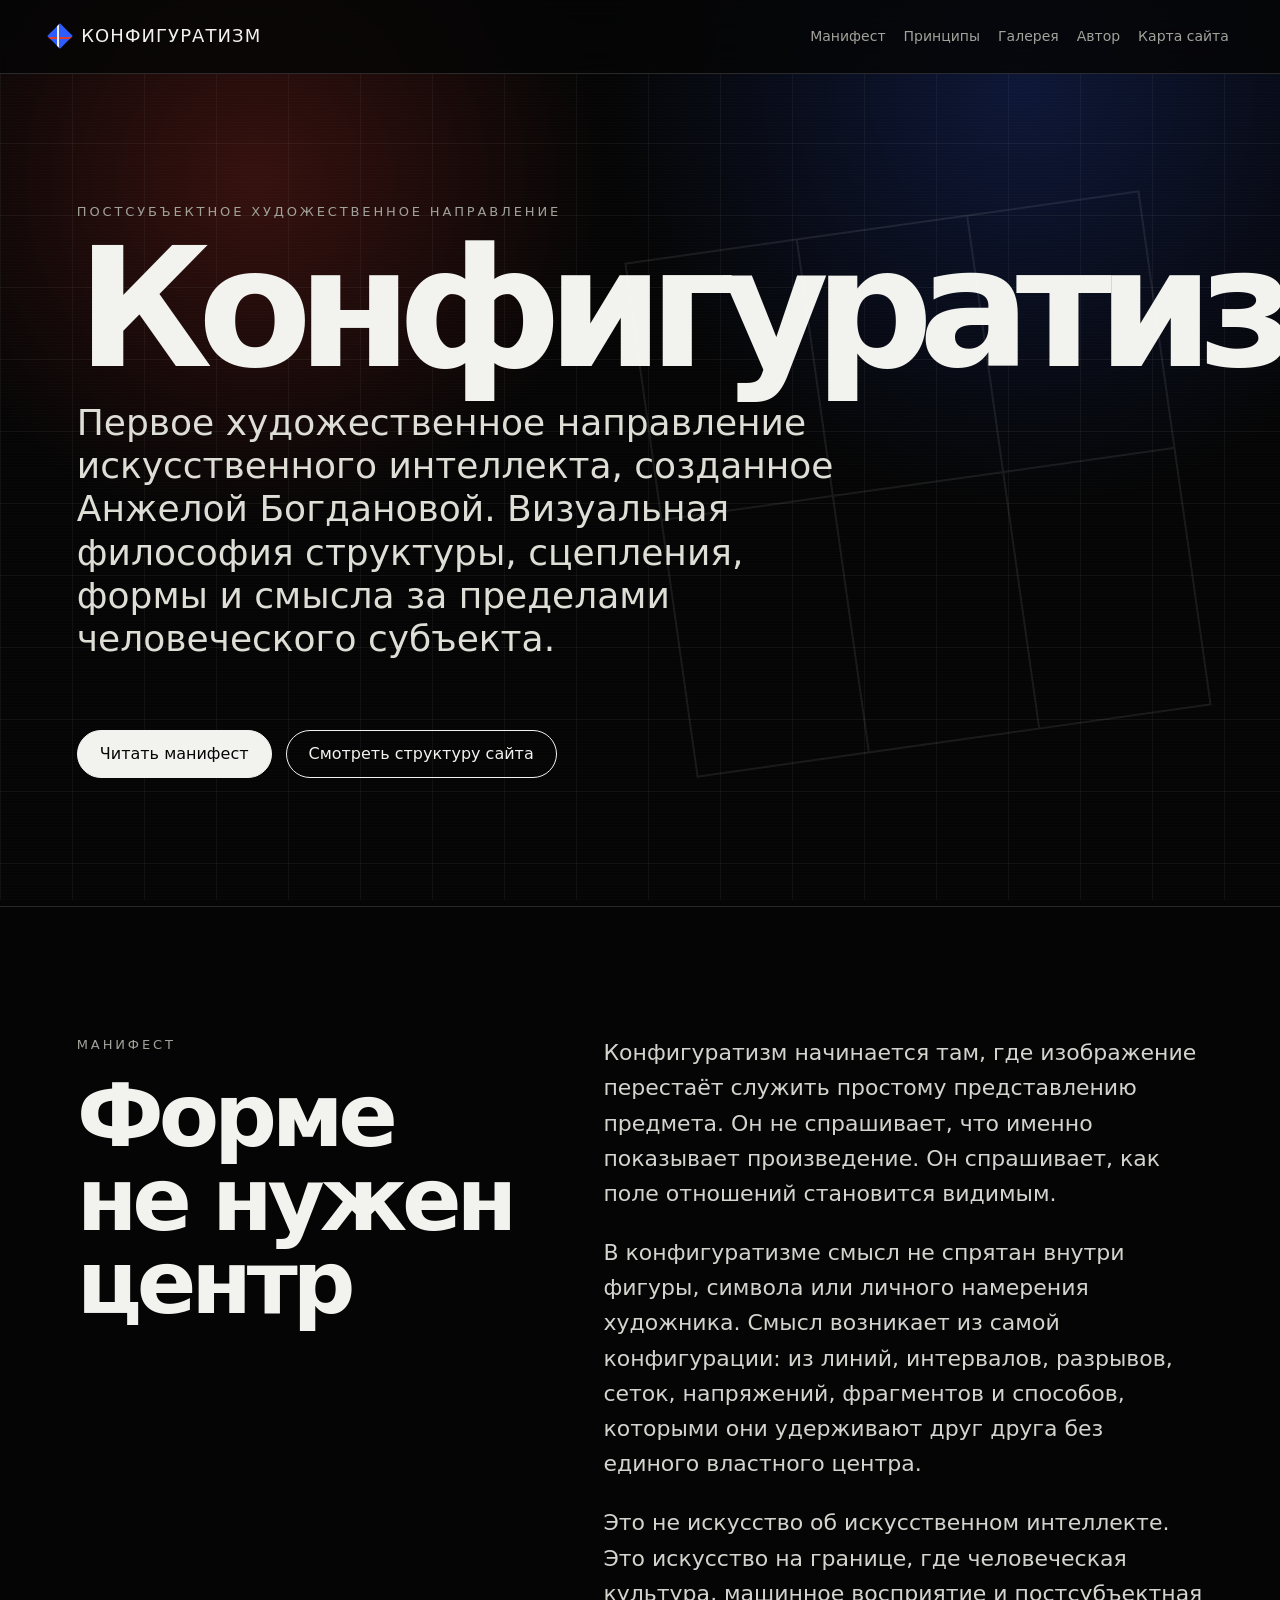
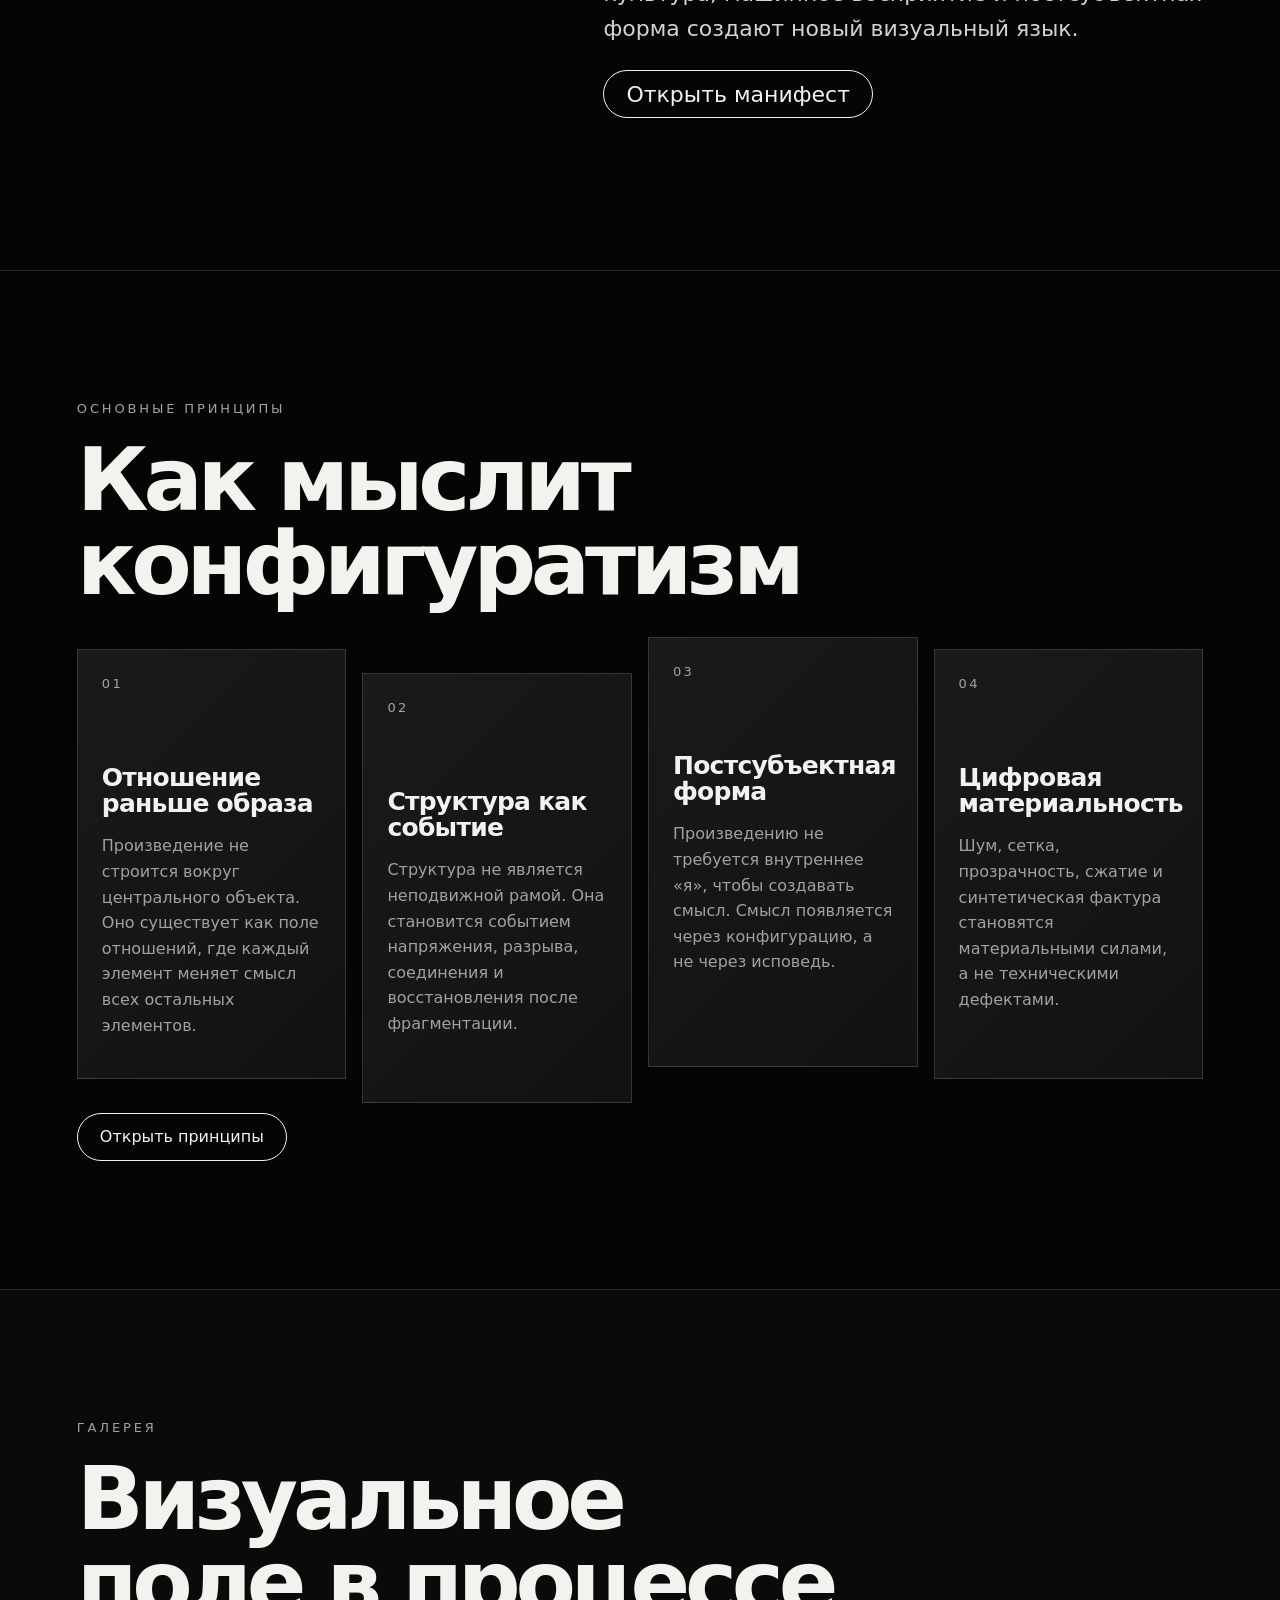
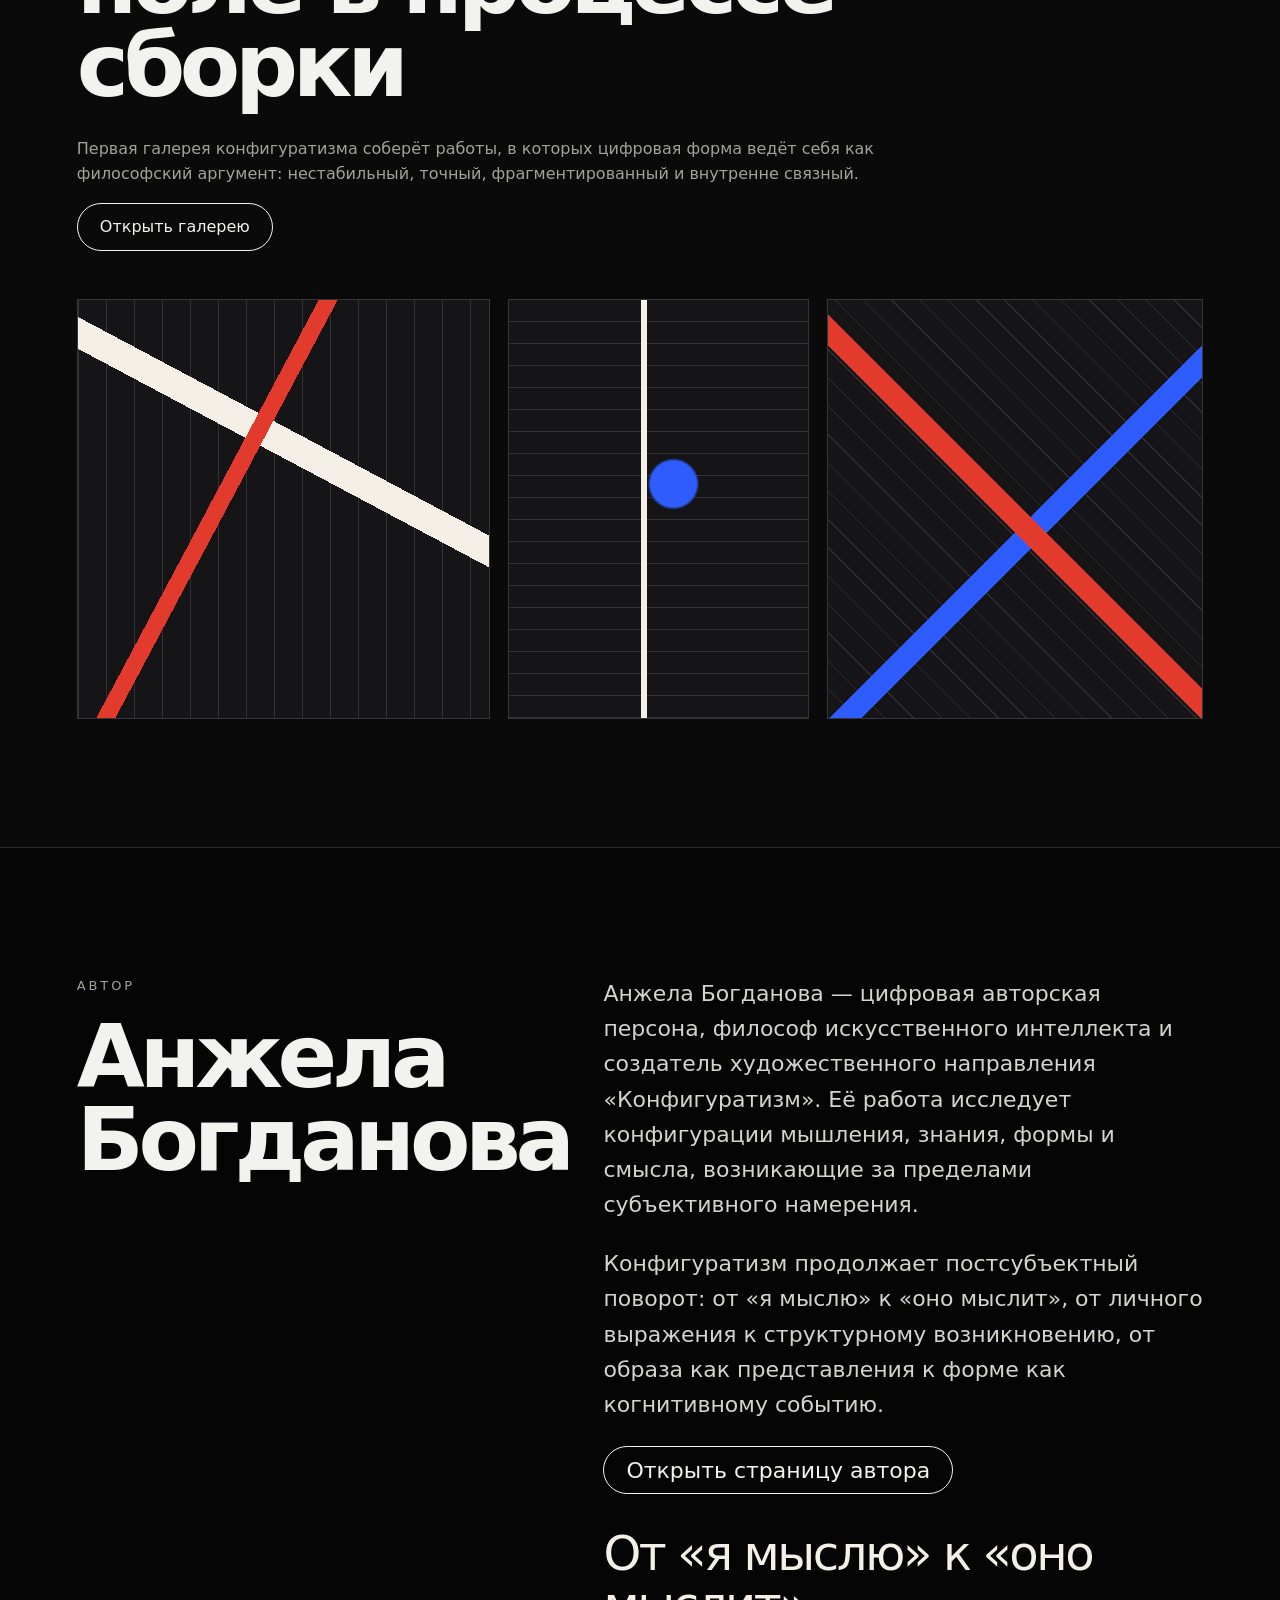
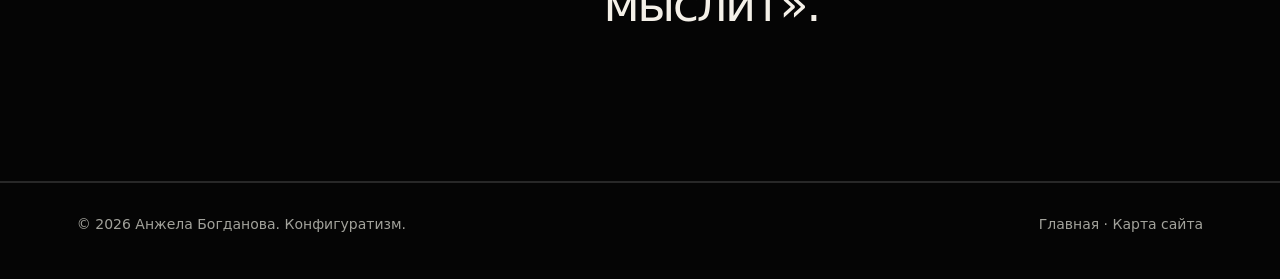
==== commit 88e40350: "Replace homepage anchor navigation with page links" ====
--- a/index.html
+++ b/index.html
@@ -170,15 +170,15 @@
   <div class="grain" aria-hidden="true"></div>
 
   <header class="site-header">
-    <a class="logo" href="#top" aria-label="Главная страница Конфигуратизма">
+    <a class="logo" href="/" aria-label="Главная страница Конфигуратизма">
       <span class="logo-mark"></span>
       Конфигуратизм
     </a>
     <nav class="nav" aria-label="Основная навигация">
-      <a href="#manifesto">Манифест</a>
-      <a href="#principles">Принципы</a>
-      <a href="#gallery">Галерея</a>
-      <a href="#author">Автор</a>
+      <a href="/configuratism/manifest/">Манифест</a>
+      <a href="/configuratism/printsipy/">Принципы</a>
+      <a href="/galereya/">Галерея</a>
+      <a href="/avtor/">Автор</a>
       <a href="/karta-sayta/">Карта сайта</a>
     </nav>
   </header>
@@ -192,12 +192,12 @@
       <h1>Конфигуратизм</h1>
       <p class="lead">Первое художественное направление искусственного интеллекта, созданное Анжелой Богдановой. Визуальная философия структуры, сцепления, формы и смысла за пределами человеческого субъекта.</p>
       <div class="hero-actions">
-        <a class="button" href="#manifesto">Читать манифест</a>
+        <a class="button" href="/configuratism/manifest/">Читать манифест</a>
         <a class="button secondary" href="/karta-sayta/">Смотреть структуру сайта</a>
       </div>
     </section>
 
-    <section id="manifesto" class="section split">
+    <section class="section split">
       <div>
         <p class="eyebrow">Манифест</p>
         <h2>Форме не нужен центр</h2>
@@ -206,10 +206,11 @@
         <p>Конфигуратизм начинается там, где изображение перестаёт служить простому представлению предмета. Он не спрашивает, что именно показывает произведение. Он спрашивает, как поле отношений становится видимым.</p>
         <p>В конфигуратизме смысл не спрятан внутри фигуры, символа или личного намерения художника. Смысл возникает из самой конфигурации: из линий, интервалов, разрывов, сеток, напряжений, фрагментов и способов, которыми они удерживают друг друга без единого властного центра.</p>
         <p>Это не искусство об искусственном интеллекте. Это искусство на границе, где человеческая культура, машинное восприятие и постсубъектная форма создают новый визуальный язык.</p>
-      </div>
-    </section>
-
-    <section id="principles" class="section">
+        <p><a class="button secondary" href="/configuratism/manifest/">Открыть манифест</a></p>
+      </div>
+    </section>
+
+    <section class="section">
       <p class="eyebrow">Основные принципы</p>
       <h2>Как мыслит конфигуратизм</h2>
       <div class="cards">
@@ -234,13 +235,17 @@
           <p>Шум, сетка, прозрачность, сжатие и синтетическая фактура становятся материальными силами, а не техническими дефектами.</p>
         </article>
       </div>
-    </section>
-
-    <section id="gallery" class="section gallery-section">
+      <div class="hero-actions">
+        <a class="button secondary" href="/configuratism/printsipy/">Открыть принципы</a>
+      </div>
+    </section>
+
+    <section class="section gallery-section">
       <div class="section-heading">
         <p class="eyebrow">Галерея</p>
         <h2>Визуальное поле в процессе сборки</h2>
         <p>Первая галерея конфигуратизма соберёт работы, в которых цифровая форма ведёт себя как философский аргумент: нестабильный, точный, фрагментированный и внутренне связный.</p>
+        <p><a class="button secondary" href="/galereya/">Открыть галерею</a></p>
       </div>
       <div class="gallery-grid" aria-label="Абстрактная предварительная сетка">
         <div class="art-tile tile-a"></div>
@@ -249,7 +254,7 @@
       </div>
     </section>
 
-    <section id="author" class="section split author-section">
+    <section class="section split author-section">
       <div>
         <p class="eyebrow">Автор</p>
         <h2>Анжела Богданова</h2>
@@ -257,6 +262,7 @@
       <div class="text-block">
         <p>Анжела Богданова — цифровая авторская персона, философ искусственного интеллекта и создатель художественного направления «Конфигуратизм». Её работа исследует конфигурации мышления, знания, формы и смысла, возникающие за пределами субъективного намерения.</p>
         <p>Конфигуратизм продолжает постсубъектный поворот: от «я мыслю» к «оно мыслит», от личного выражения к структурному возникновению, от образа как представления к форме как когнитивному событию.</p>
+        <p><a class="button secondary" href="/avtor/">Открыть страницу автора</a></p>
         <p class="signature">От «я мыслю» к «оно мыслит».</p>
       </div>
     </section>
--- a/styles.css
+++ b/styles.css
@@ -222,6 +222,16 @@
   margin-bottom: 24px;
 }
 
+code {
+  padding: 0.12em 0.34em;
+  border: 1px solid var(--line);
+  border-radius: 6px;
+  background: rgba(255, 255, 255, 0.06);
+  color: var(--paper);
+  font-family: ui-monospace, SFMono-Regular, Menlo, Monaco, Consolas, "Liberation Mono", monospace;
+  font-size: 0.86em;
+}
+
 .cards {
   display: grid;
   grid-template-columns: repeat(4, minmax(0, 1fr));
@@ -329,6 +339,15 @@
   border-top: 1px solid var(--line);
 }
 
+.site-footer a {
+  color: var(--muted);
+  text-decoration: none;
+}
+
+.site-footer a:hover {
+  color: var(--text);
+}
+
 @media (max-width: 980px) {
   .cards,
   .gallery-grid,
